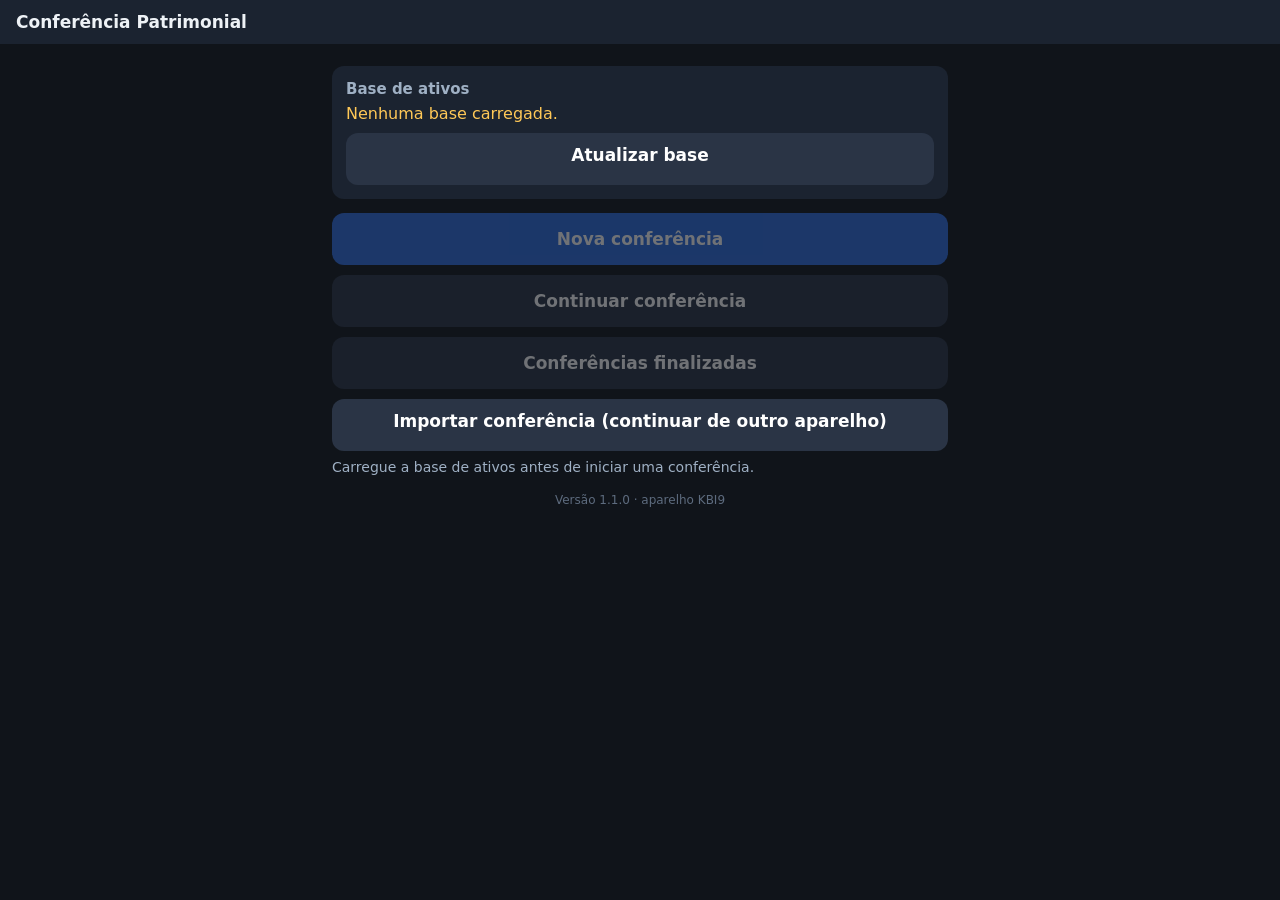
==== index.html @ d0cd61b0 "Coletor: importar conferência parcial para continuar em outro aparelho Co-Authored-By: Claude Fable " ====
<!DOCTYPE html>
<html lang="pt-BR">
<head>
<meta charset="utf-8">
<meta name="viewport" content="width=device-width, initial-scale=1, viewport-fit=cover">
<meta name="theme-color" content="#1b2330">
<title>Conferência Patrimonial</title>
<link rel="manifest" href="manifest.json">
<link rel="icon" href="icons/icon-192.png">
<link rel="apple-touch-icon" href="icons/icon-192.png">
<link rel="stylesheet" href="estilo.css">
</head>
<body>

<!-- ===== MENU ===== -->
<section id="telaMenu">
  <header><h1>Conferência Patrimonial</h1></header>
  <main>
    <div class="card">
      <h2>Base de ativos</h2>
      <div id="baseInfo">Verificando...</div>
      <div class="linha">
        <label class="btn sec">Atualizar base
          <input type="file" id="arqBase" accept=".txt,.tsv,.csv,.xlsx,text/plain,application/vnd.openxmlformats-officedocument.spreadsheetml.sheet">
        </label>
      </div>
    </div>
    <div class="pilha" style="margin-top:14px">
      <button id="btnNova">Nova conferência</button>
      <button id="btnContinuar" class="sec">Continuar conferência</button>
      <button id="btnFinalizadas" class="sec">Conferências finalizadas</button>
      <label class="btn sec">Importar conferência (continuar de outro aparelho)
        <input type="file" id="arqConf" accept=".xlsx,application/vnd.openxmlformats-officedocument.spreadsheetml.sheet">
      </label>
    </div>
    <div class="info" id="menuMsg"></div>
    <div class="rodape" id="rodape"></div>
  </main>
</section>

<!-- ===== NOVA CONFERÊNCIA ===== -->
<section id="telaNova" hidden>
  <header><button class="mini sec" data-voltar>Voltar</button><h1>Nova conferência</h1></header>
  <main>
    <label class="campo">Número da filial onde você está
      <input type="number" id="novaFilial" inputmode="numeric" min="1" max="9999" placeholder="Ex.: 90">
    </label>
    <div class="info" id="novaFilialInfo"></div>
    <label class="campo">Seu nome
      <input type="text" id="novaUsuario" autocomplete="name" placeholder="Quem está conferindo">
    </label>
    <label class="campo">Setor inicial (opcional)
      <input type="text" id="novaSetor" placeholder="Ex.: Recepção">
    </label>
    <div class="info erro" id="novaErro"></div>
    <div class="linha"><button id="btnCriar">Iniciar conferência</button></div>
  </main>
</section>

<!-- ===== LISTA (continuar / finalizadas) ===== -->
<section id="telaLista" hidden>
  <header><button class="mini sec" data-voltar>Voltar</button><h1 id="listaTitulo">Conferências</h1></header>
  <main>
    <div class="info" id="listaVazia" hidden>Nenhuma conferência aqui.</div>
    <ul class="lista" id="listaConfs"></ul>
  </main>
</section>

<!-- ===== LEITURA ===== -->
<section id="telaLeitura" hidden>
  <header>
    <button class="mini sec" id="btnPausar">Menu</button>
    <h1>Filial <span id="leFilial"></span><br><span class="cod" id="leCodigo"></span></h1>
    <button class="mini sec" id="btnLanterna" hidden>Lanterna</button>
  </header>
  <main>
    <label class="campo" style="margin-top:0">Setor atual (vale para as próximas leituras)
      <input type="text" id="leSetor" placeholder="Ex.: Recepção">
    </label>

    <div class="cam">
      <video id="video" playsinline muted></video>
      <div class="mira" id="mira"></div>
      <div class="ligar" id="ligarCam"><button id="btnCamera">Ligar câmera</button></div>
    </div>
    <div class="info" id="camMsg"></div>

    <div class="card ultimo" id="ultimo">
      <div class="num" id="ultNum">—</div>
      <div class="desc" id="ultDesc">Aponte a câmera para a plaqueta.</div>
      <div class="sit" id="ultSit"></div>
    </div>

    <div class="linha">
      <input type="number" id="manual" inputmode="numeric" placeholder="Digitar número" style="margin-top:0">
      <button id="btnManual" class="sec" style="flex:0 0 120px">Adicionar</button>
    </div>

    <div class="contadores">
      <div><b id="cTotal">0</b><span>lidos</span></div>
      <div><b id="cFilial">0</b><span id="cFilialRot">da filial</span></div>
      <div><b id="cTransf">0</b><span>outra filial</span></div>
      <div><b id="cNao">0</b><span>não cadastr.</span></div>
    </div>

    <div class="linha">
      <button id="btnParcial" class="sec">Enviar parcial</button>
      <button id="btnFinalizar" class="ok">Finalizar</button>
    </div>

    <div class="card">
      <h2>Itens lidos (toque para remover)</h2>
      <ul class="lista" id="listaLidos"></ul>
      <div class="info" id="listaMais" hidden></div>
    </div>
  </main>
</section>

<script src="lib/xlsx.full.min.js"></script>
<script src="comum.js"></script>
<script src="app.js"></script>
</body>
</html>
---- estilo.css ----
* { box-sizing: border-box; }
html, body { margin: 0; }
body { font-family: system-ui, -apple-system, "Segoe UI", Roboto, sans-serif; background: #10141a; color: #eef2f6; -webkit-text-size-adjust: 100%; }
header { padding: 12px 16px; background: #1b2330; display: flex; align-items: center; gap: 10px; position: sticky; top: 0; z-index: 5; }
header h1 { font-size: 17px; margin: 0; flex: 1; font-weight: 600; }
header .cod { font-size: 13px; color: #9fb0c4; }
main { padding: 12px; max-width: 640px; margin: 0 auto; }
[hidden] { display: none !important; }

button, label.btn, a.btn { display: block; width: 100%; min-height: 52px; padding: 12px; border: 0; border-radius: 12px; background: #2d6cdf; color: #fff; font-size: 17px; font-weight: 600; text-align: center; cursor: pointer; text-decoration: none; font-family: inherit; }
button.sec, label.btn.sec, a.btn.sec { background: #2a3445; }
button.perigo { background: #c23b3b; }
button.ok { background: #1f9d57; }
button.mini { width: auto; min-height: 40px; padding: 8px 14px; font-size: 15px; }
button:disabled { opacity: .4; cursor: default; }
.pilha > * + * { margin-top: 10px; }
.linha { display: flex; gap: 8px; margin-top: 10px; }
.linha > * { flex: 1; }
input[type=file] { display: none; }

label.campo { display: block; font-size: 14px; color: #9fb0c4; margin-top: 12px; }
input[type=text], input[type=number], input[type=search], select { width: 100%; min-height: 48px; margin-top: 4px; padding: 10px 12px; border-radius: 10px; border: 1px solid #344258; background: #141b26; color: #eef2f6; font-size: 17px; font-family: inherit; }
input:focus { outline: 2px solid #2d6cdf; }

.card { margin-top: 10px; padding: 14px; border-radius: 12px; background: #1b2330; }
.card h2 { margin: 0 0 6px; font-size: 15px; color: #9fb0c4; font-weight: 600; }
.info { color: #9fb0c4; font-size: 14px; margin-top: 8px; }
.aviso { color: #ffc857; }
.erro { color: #ff6b6b; }
.bom { color: #37d67a; }

/* leitura */
.cam { position: relative; background: #000; border-radius: 12px; overflow: hidden; aspect-ratio: 16/10; margin-top: 10px; }
.cam video { width: 100%; height: 100%; object-fit: cover; display: block; }
.mira { position: absolute; left: 8%; right: 8%; top: 34%; height: 32%; border: 3px solid #fff8; border-radius: 10px; pointer-events: none; }
.mira.ok { border-color: #37d67a; }
.cam .ligar { position: absolute; inset: 0; display: flex; align-items: center; justify-content: center; padding: 20px; }
.ultimo { border-left: 6px solid #344258; }
.ultimo.s-ok { border-left-color: #37d67a; }
.ultimo.s-transf { border-left-color: #ffc857; background: #2b2614; }
.ultimo.s-nao { border-left-color: #ff6b6b; background: #2b1717; }
.ultimo .num { font-size: 30px; font-weight: 700; letter-spacing: 1px; }
.ultimo .desc { margin-top: 2px; font-size: 16px; }
.ultimo .sit { margin-top: 4px; font-size: 14px; font-weight: 600; }
.contadores { display: grid; grid-template-columns: repeat(4, 1fr); gap: 6px; margin-top: 10px; }
.contadores div { background: #1b2330; border-radius: 10px; padding: 8px 4px; text-align: center; }
.contadores b { display: block; font-size: 20px; }
.contadores span { font-size: 11px; color: #9fb0c4; }

ul.lista { list-style: none; margin: 8px 0 0; padding: 0; }
ul.lista li { padding: 10px 0; border-bottom: 1px solid #2a3445; display: flex; gap: 10px; align-items: center; }
ul.lista li .txt { flex: 1; min-width: 0; }
ul.lista li .t1 { font-weight: 600; }
ul.lista li .t2 { font-size: 13px; color: #9fb0c4; overflow: hidden; text-overflow: ellipsis; white-space: nowrap; }
.tag { font-size: 11px; font-weight: 700; padding: 2px 6px; border-radius: 6px; background: #344258; }
.tag.transf { background: #ffc857; color: #1b1b1b; }
.tag.nao { background: #ff6b6b; color: #1b1b1b; }
.rodape { margin: 18px 0 30px; text-align: center; font-size: 12px; color: #5d6b7e; }

/* painel (PC) */
body.painel main { max-width: 1280px; }
body.painel .grade { display: grid; grid-template-columns: 300px 1fr; gap: 14px; align-items: start; }
@media (max-width: 860px) { body.painel .grade { grid-template-columns: 1fr; } }
body.painel button, body.painel label.btn { min-height: 42px; padding: 8px 12px; font-size: 15px; }
.confs li { cursor: pointer; padding: 10px; border-radius: 10px; border-bottom: 0 !important; }
.confs li.sel { background: #2a3445; }
.resumo { display: grid; grid-template-columns: repeat(auto-fit, minmax(150px, 1fr)); gap: 8px; }
.resumo div { background: #141b26; border-radius: 10px; padding: 10px; }
.resumo b { display: block; font-size: 24px; }
.resumo span { font-size: 12px; color: #9fb0c4; }
.abas { display: flex; gap: 6px; flex-wrap: wrap; margin-top: 12px; }
.abas button { width: auto; background: #2a3445; }
.abas button.sel { background: #2d6cdf; }
.tabela { overflow: auto; max-height: 60vh; margin-top: 10px; border-radius: 10px; border: 1px solid #2a3445; }
table { border-collapse: collapse; width: 100%; font-size: 14px; }
th, td { padding: 7px 10px; text-align: left; border-bottom: 1px solid #2a3445; white-space: nowrap; }
td.larga { white-space: normal; min-width: 260px; }
th { position: sticky; top: 0; background: #1b2330; color: #9fb0c4; font-weight: 600; }
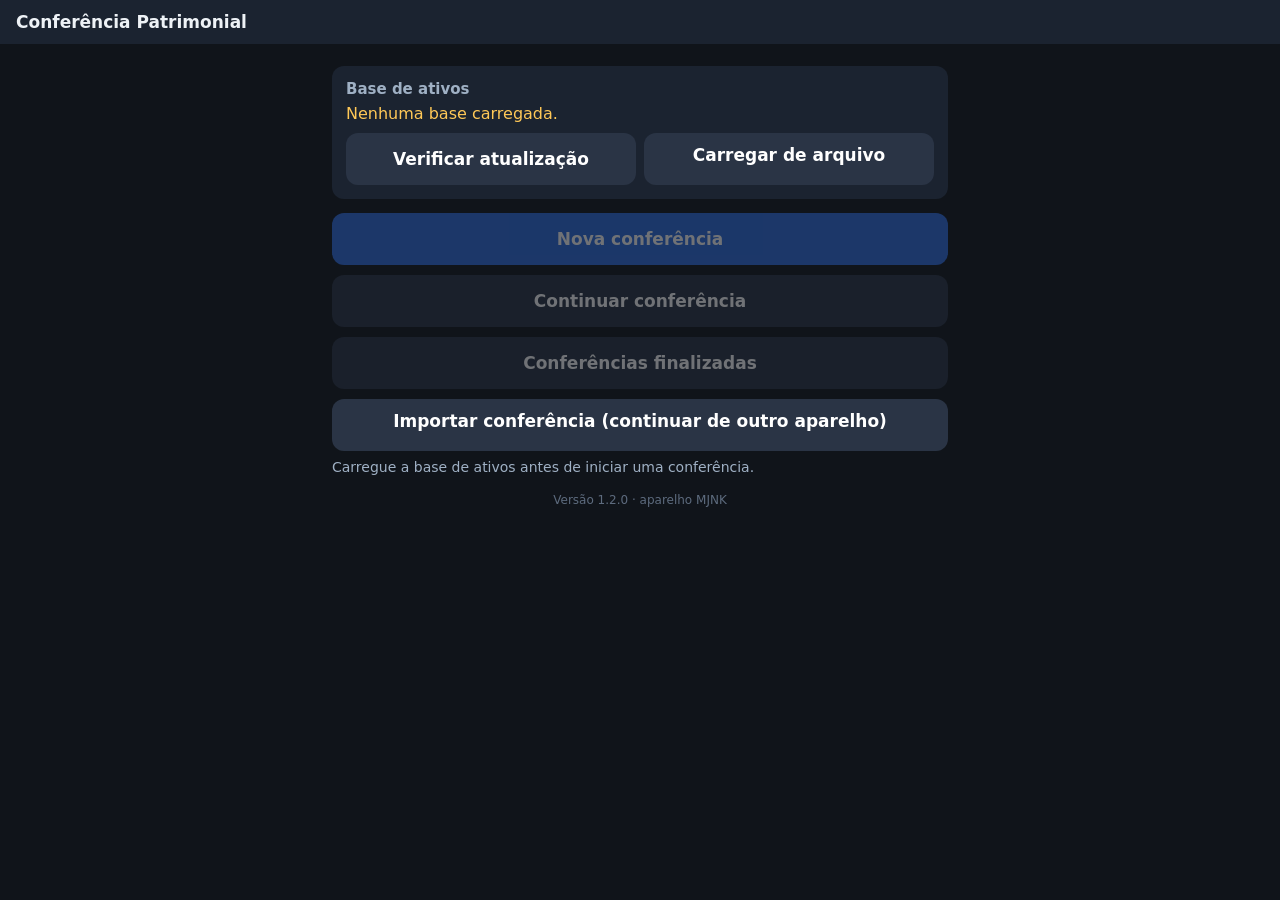
==== commit 0de1199c: "Publicação criptografada da base e atualização automática no coletor Painel cifra a base (AES-256-GC" ====
--- a/index.html
+++ b/index.html
@@ -2,6 +2,8 @@
 <html lang="pt-BR">
 <head>
 <meta charset="utf-8">
+<meta http-equiv="Content-Security-Policy" content="default-src 'self'; script-src 'self'; style-src 'self' 'unsafe-inline'; img-src 'self' data: blob:; media-src 'self' blob: mediastream:; connect-src 'self' https://api.github.com; object-src 'none'; base-uri 'none'; form-action 'none'">
+<meta name="referrer" content="no-referrer">
 <meta name="viewport" content="width=device-width, initial-scale=1, viewport-fit=cover">
 <meta name="theme-color" content="#1b2330">
 <title>Conferência Patrimonial</title>
@@ -19,8 +21,16 @@
     <div class="card">
       <h2>Base de ativos</h2>
       <div id="baseInfo">Verificando...</div>
+      <div class="info" id="syncMsg"></div>
+      <div id="senhaBox" hidden>
+        <label class="campo">Senha da base (fornecida pelo Patrimônio)
+          <input type="text" id="senhaBase" autocomplete="off" autocapitalize="characters" spellcheck="false" placeholder="XXXXX-XXXXX-XXXXX-XXXXX">
+        </label>
+        <div class="linha"><button id="btnSenha">Baixar base</button></div>
+      </div>
       <div class="linha">
-        <label class="btn sec">Atualizar base
+        <button id="btnVerificar" class="sec">Verificar atualização</button>
+        <label class="btn sec">Carregar de arquivo
           <input type="file" id="arqBase" accept=".txt,.tsv,.csv,.xlsx,text/plain,application/vnd.openxmlformats-officedocument.spreadsheetml.sheet">
         </label>
       </div>
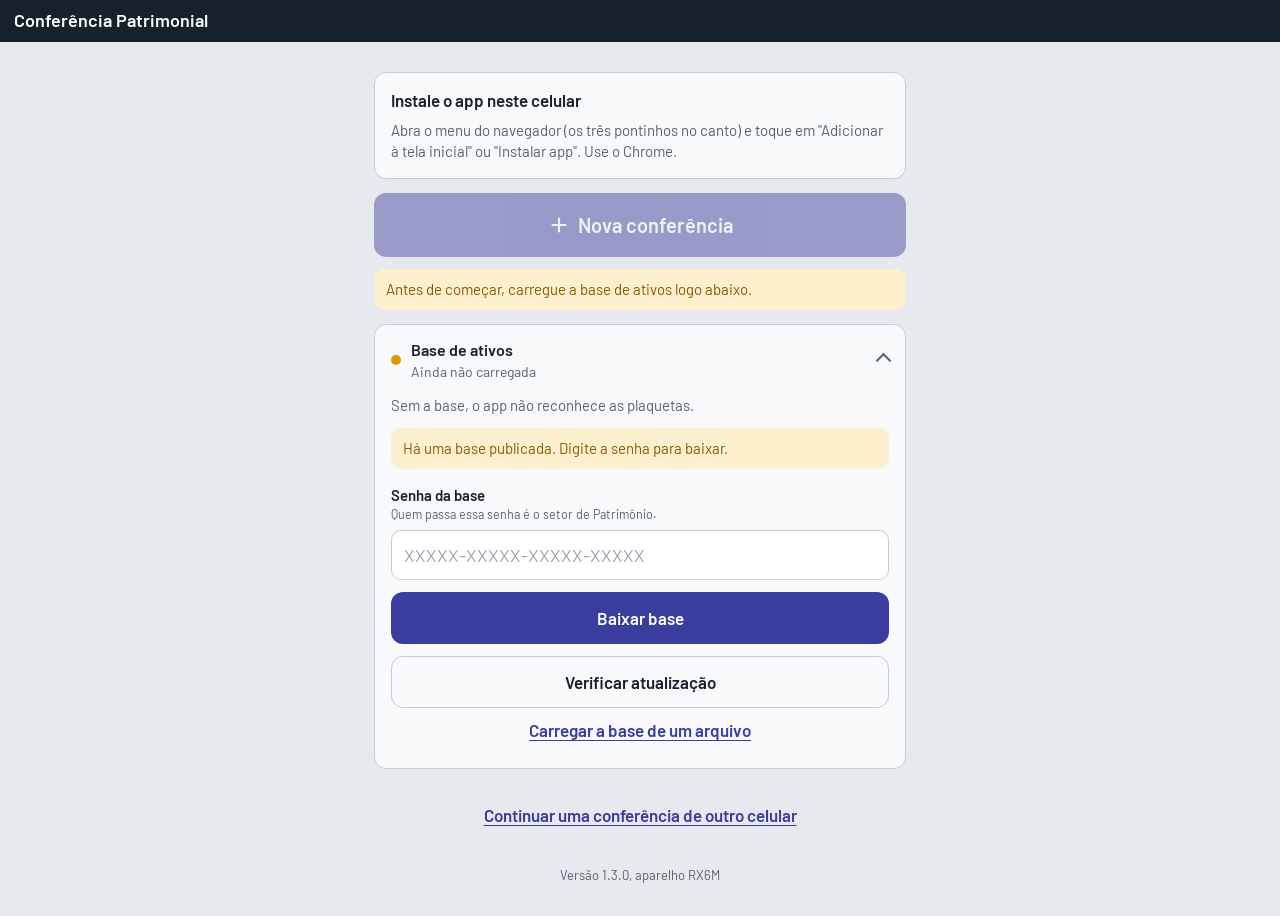
==== commit 46ea0e21: "Novo visual do coletor e do painel, e botão de instalação do app Interface clara inspirada na plaque" ====
--- a/index.html
+++ b/index.html
@@ -5,7 +5,7 @@
 <meta http-equiv="Content-Security-Policy" content="default-src 'self'; script-src 'self'; style-src 'self' 'unsafe-inline'; img-src 'self' data: blob:; media-src 'self' blob: mediastream:; connect-src 'self' https://api.github.com; object-src 'none'; base-uri 'none'; form-action 'none'">
 <meta name="referrer" content="no-referrer">
 <meta name="viewport" content="width=device-width, initial-scale=1, viewport-fit=cover">
-<meta name="theme-color" content="#1b2330">
+<meta name="theme-color" content="#17212b">
 <title>Conferência Patrimonial</title>
 <link rel="manifest" href="manifest.json">
 <link rel="icon" href="icons/icon-192.png">
@@ -14,116 +14,150 @@
 </head>
 <body>
 
-<!-- ===== MENU ===== -->
+<!-- ===== INÍCIO ===== -->
 <section id="telaMenu">
-  <header><h1>Conferência Patrimonial</h1></header>
+  <header class="topo"><h1>Conferência Patrimonial</h1></header>
   <main>
-    <div class="card">
-      <h2>Base de ativos</h2>
-      <div id="baseInfo">Verificando...</div>
-      <div class="info" id="syncMsg"></div>
-      <div id="senhaBox" hidden>
-        <label class="campo">Senha da base (fornecida pelo Patrimônio)
-          <input type="text" id="senhaBase" autocomplete="off" autocapitalize="characters" spellcheck="false" placeholder="XXXXX-XXXXX-XXXXX-XXXXX">
-        </label>
-        <div class="linha"><button id="btnSenha">Baixar base</button></div>
-      </div>
-      <div class="linha">
-        <button id="btnVerificar" class="sec">Verificar atualização</button>
-        <label class="btn sec">Carregar de arquivo
+    <!-- instalar o app -->
+    <div class="bloco" id="instalar" hidden>
+      <h2>Instale o app neste celular</h2>
+      <p class="info" id="instalarTexto">Ele ganha um ícone na tela inicial e funciona sem internet.</p>
+      <div class="linha" id="instalarLinha"><button id="btnInstalar">Instalar app</button></div>
+    </div>
+
+    <button id="btnNova" class="grande" style="margin-top:14px">
+      <svg viewBox="0 0 24 24" fill="none" stroke="currentColor" stroke-width="2.4" stroke-linecap="round" aria-hidden="true"><path d="M12 5v14M5 12h14"/></svg>
+      Nova conferência
+    </button>
+    <div class="nota aviso" id="menuMsg"></div>
+
+    <div id="secAbertas" hidden>
+      <h2 class="secao">Em andamento</h2>
+      <ul class="lista cartoes" id="abertas"></ul>
+    </div>
+
+    <!-- base de ativos -->
+    <details class="recolhe" id="baseDetalhes">
+      <summary>
+        <span class="ponto" id="basePonto"></span>
+        <span>Base de ativos<span class="apoio" id="baseResumo">Verificando...</span></span>
+      </summary>
+      <div class="dentro">
+        <div class="info" id="baseInfo" style="margin-top:0"></div>
+        <div class="nota" id="syncMsg"></div>
+        <div id="senhaBox" hidden>
+          <label class="campo">Senha da base
+            <small>Quem passa essa senha é o setor de Patrimônio.</small>
+            <input type="text" id="senhaBase" autocomplete="off" autocapitalize="characters" spellcheck="false" placeholder="XXXXX-XXXXX-XXXXX-XXXXX">
+          </label>
+          <div class="linha"><button id="btnSenha">Baixar base</button></div>
+        </div>
+        <div class="linha"><button id="btnVerificar" class="sec">Verificar atualização</button></div>
+        <label class="btn texto">Carregar a base de um arquivo
           <input type="file" id="arqBase" accept=".txt,.tsv,.csv,.xlsx,text/plain,application/vnd.openxmlformats-officedocument.spreadsheetml.sheet">
         </label>
       </div>
-    </div>
+    </details>
+
     <div class="pilha" style="margin-top:14px">
-      <button id="btnNova">Nova conferência</button>
-      <button id="btnContinuar" class="sec">Continuar conferência</button>
-      <button id="btnFinalizadas" class="sec">Conferências finalizadas</button>
-      <label class="btn sec">Importar conferência (continuar de outro aparelho)
+      <button id="btnFinalizadas" class="sec" hidden>Conferências finalizadas</button>
+      <label class="btn texto">Continuar uma conferência de outro celular
         <input type="file" id="arqConf" accept=".xlsx,application/vnd.openxmlformats-officedocument.spreadsheetml.sheet">
       </label>
     </div>
-    <div class="info" id="menuMsg"></div>
+
     <div class="rodape" id="rodape"></div>
   </main>
 </section>
 
 <!-- ===== NOVA CONFERÊNCIA ===== -->
 <section id="telaNova" hidden>
-  <header><button class="mini sec" data-voltar>Voltar</button><h1>Nova conferência</h1></header>
+  <header class="topo"><button data-voltar>Voltar</button><h1>Nova conferência</h1></header>
   <main>
-    <label class="campo">Número da filial onde você está
+    <label class="campo">Em qual filial você está?
+      <small>Digite o número da filial.</small>
       <input type="number" id="novaFilial" inputmode="numeric" min="1" max="9999" placeholder="Ex.: 90">
     </label>
     <div class="info" id="novaFilialInfo"></div>
     <label class="campo">Seu nome
       <input type="text" id="novaUsuario" autocomplete="name" placeholder="Quem está conferindo">
     </label>
-    <label class="campo">Setor inicial (opcional)
+    <label class="campo">Por qual setor vai começar?
+      <small>Opcional. Você pode trocar durante a leitura.</small>
       <input type="text" id="novaSetor" placeholder="Ex.: Recepção">
     </label>
-    <div class="info erro" id="novaErro"></div>
-    <div class="linha"><button id="btnCriar">Iniciar conferência</button></div>
+    <div class="nota erro" id="novaErro"></div>
+    <div class="linha" style="margin-top:20px"><button id="btnCriar" class="grande">Começar a ler</button></div>
   </main>
 </section>
 
-<!-- ===== LISTA (continuar / finalizadas) ===== -->
+<!-- ===== FINALIZADAS ===== -->
 <section id="telaLista" hidden>
-  <header><button class="mini sec" data-voltar>Voltar</button><h1 id="listaTitulo">Conferências</h1></header>
+  <header class="topo"><button data-voltar>Voltar</button><h1 id="listaTitulo">Conferências</h1></header>
   <main>
-    <div class="info" id="listaVazia" hidden>Nenhuma conferência aqui.</div>
-    <ul class="lista" id="listaConfs"></ul>
+    <p class="info" id="listaVazia" hidden>Nenhuma conferência aqui.</p>
+    <p class="info" id="listaDica">Toque em "Enviar" para mandar o Excel de novo.</p>
+    <ul class="lista cartoes" id="listaConfs"></ul>
   </main>
 </section>
 
 <!-- ===== LEITURA ===== -->
 <section id="telaLeitura" hidden>
-  <header>
-    <button class="mini sec" id="btnPausar">Menu</button>
-    <h1>Filial <span id="leFilial"></span><br><span class="cod" id="leCodigo"></span></h1>
-    <button class="mini sec" id="btnLanterna" hidden>Lanterna</button>
+  <header class="topo">
+    <button id="btnPausar">Sair</button>
+    <h1>Filial <span id="leFilial"></span><span class="sub" id="leCodigo"></span></h1>
   </header>
-  <main>
-    <label class="campo" style="margin-top:0">Setor atual (vale para as próximas leituras)
+  <main class="com-rodape">
+    <div class="cam">
+      <video id="video" playsinline muted></video>
+      <div class="mira" id="mira"></div>
+      <div class="ligar" id="ligarCam">
+        <button id="btnCamera">Ligar câmera</button>
+        <span>Aponte para o código de barras da plaqueta.</span>
+      </div>
+      <button class="lanterna" id="btnLanterna" hidden>Lanterna</button>
+    </div>
+    <div class="nota" id="camMsg"></div>
+
+    <div class="plaqueta" id="ultimo" aria-live="polite">
+      <div class="rotulo">Última plaqueta lida</div>
+      <div class="num" id="ultNum">—</div>
+      <div class="desc" id="ultDesc">Nenhuma leitura ainda.</div>
+      <div class="sit" id="ultSit"></div>
+    </div>
+
+    <div class="progresso">
+      <div class="topo-prog"><b id="cFilial">0</b><span id="cFilialRot">da filial</span></div>
+      <div class="trilho"><div class="barra" id="barra"></div></div>
+      <div class="contagens">
+        <span><b id="cTotal">0</b> lidos no total</span>
+        <span class="c-transf"><b id="cTransf">0</b> de outra filial</span>
+        <span class="c-nao"><b id="cNao">0</b> não cadastrados</span>
+      </div>
+    </div>
+
+    <label class="campo">Setor atual
+      <small>Vale para as próximas leituras, até você trocar.</small>
       <input type="text" id="leSetor" placeholder="Ex.: Recepção">
     </label>
 
-    <div class="cam">
-      <video id="video" playsinline muted></video>
-      <div class="mira" id="mira"></div>
-      <div class="ligar" id="ligarCam"><button id="btnCamera">Ligar câmera</button></div>
-    </div>
-    <div class="info" id="camMsg"></div>
-
-    <div class="card ultimo" id="ultimo">
-      <div class="num" id="ultNum">—</div>
-      <div class="desc" id="ultDesc">Aponte a câmera para a plaqueta.</div>
-      <div class="sit" id="ultSit"></div>
-    </div>
-
-    <div class="linha">
-      <input type="number" id="manual" inputmode="numeric" placeholder="Digitar número" style="margin-top:0">
+    <label class="campo" for="manual">Plaqueta que a câmera não lê?
+      <small>Digite o número impresso nela.</small>
+    </label>
+    <div class="linha" style="margin-top:6px">
+      <input type="number" id="manual" inputmode="numeric" placeholder="Número do patrimônio" style="margin-top:0">
       <button id="btnManual" class="sec" style="flex:0 0 120px">Adicionar</button>
     </div>
 
-    <div class="contadores">
-      <div><b id="cTotal">0</b><span>lidos</span></div>
-      <div><b id="cFilial">0</b><span id="cFilialRot">da filial</span></div>
-      <div><b id="cTransf">0</b><span>outra filial</span></div>
-      <div><b id="cNao">0</b><span>não cadastr.</span></div>
-    </div>
-
-    <div class="linha">
-      <button id="btnParcial" class="sec">Enviar parcial</button>
-      <button id="btnFinalizar" class="ok">Finalizar</button>
-    </div>
-
-    <div class="card">
-      <h2>Itens lidos (toque para remover)</h2>
-      <ul class="lista" id="listaLidos"></ul>
-      <div class="info" id="listaMais" hidden></div>
-    </div>
+    <h2 class="secao">Itens lidos</h2>
+    <p class="info" id="listaNada" style="margin-top:0">Os itens aparecem aqui conforme você lê. Toque em um item para remover.</p>
+    <ul class="lista" id="listaLidos"></ul>
+    <p class="info" id="listaMais" hidden></p>
   </main>
+  <div class="acoes-fixas">
+    <button id="btnParcial" class="sec menor">Enviar parcial</button>
+    <button id="btnFinalizar" class="ok">Finalizar conferência</button>
+  </div>
 </section>
 
 <script src="lib/xlsx.full.min.js"></script>
--- a/estilo.css
+++ b/estilo.css
@@ -1,78 +1,199 @@
+/* Conferência Patrimonial
+   Linguagem visual: a plaqueta de alumínio. Fundo cinza-metal claro (legível em galpão e sob luz forte),
+   tinta escura, números em tipo semicondensado como os gravados na etiqueta. */
+
+@font-face { font-family: "Barlow"; font-weight: 400; font-display: swap; src: url("fontes/barlow-latin-400-normal.woff2") format("woff2"); }
+@font-face { font-family: "Barlow"; font-weight: 500; font-display: swap; src: url("fontes/barlow-latin-500-normal.woff2") format("woff2"); }
+@font-face { font-family: "Barlow"; font-weight: 600; font-display: swap; src: url("fontes/barlow-latin-600-normal.woff2") format("woff2"); }
+@font-face { font-family: "Barlow"; font-weight: 700; font-display: swap; src: url("fontes/barlow-latin-700-normal.woff2") format("woff2"); }
+@font-face { font-family: "Barlow Semi Condensed"; font-weight: 600; font-display: swap; src: url("fontes/barlow-semi-condensed-latin-600-normal.woff2") format("woff2"); }
+@font-face { font-family: "Barlow Semi Condensed"; font-weight: 700; font-display: swap; src: url("fontes/barlow-semi-condensed-latin-700-normal.woff2") format("woff2"); }
+
+:root {
+  --aluminio: #e6e9ed;      /* fundo */
+  --chapa: #f8f9fb;         /* superfícies */
+  --borda: #c5ccd4;
+  --tinta: #17212b;         /* texto */
+  --tinta-2: #55626f;       /* texto de apoio */
+  --indigo: #3a3d9e;        /* ação principal */
+  --indigo-forte: #2b2e7c;
+  --ok: #17794a;       --ok-fundo: #e2f3ea;
+  --alerta: #8a5a00;   --alerta-fundo: #fdf0cf;
+  --erro: #b3261e;     --erro-fundo: #fbe4e2;
+  --raio: 12px;
+  --texto: "Barlow", system-ui, "Segoe UI", Roboto, sans-serif;
+  --numero: "Barlow Semi Condensed", "Barlow", system-ui, sans-serif;
+}
+
 * { box-sizing: border-box; }
 html, body { margin: 0; }
-body { font-family: system-ui, -apple-system, "Segoe UI", Roboto, sans-serif; background: #10141a; color: #eef2f6; -webkit-text-size-adjust: 100%; }
-header { padding: 12px 16px; background: #1b2330; display: flex; align-items: center; gap: 10px; position: sticky; top: 0; z-index: 5; }
-header h1 { font-size: 17px; margin: 0; flex: 1; font-weight: 600; }
-header .cod { font-size: 13px; color: #9fb0c4; }
-main { padding: 12px; max-width: 640px; margin: 0 auto; }
+body { font-family: var(--texto); font-size: 16px; line-height: 1.4; background: var(--aluminio); color: var(--tinta); -webkit-text-size-adjust: 100%; }
 [hidden] { display: none !important; }
+h1, h2, h3, p { margin: 0; }
+:focus-visible { outline: 3px solid var(--indigo); outline-offset: 2px; }
 
-button, label.btn, a.btn { display: block; width: 100%; min-height: 52px; padding: 12px; border: 0; border-radius: 12px; background: #2d6cdf; color: #fff; font-size: 17px; font-weight: 600; text-align: center; cursor: pointer; text-decoration: none; font-family: inherit; }
-button.sec, label.btn.sec, a.btn.sec { background: #2a3445; }
-button.perigo { background: #c23b3b; }
-button.ok { background: #1f9d57; }
+/* ---------- barra superior ---------- */
+.topo { position: sticky; top: 0; z-index: 5; display: flex; align-items: center; gap: 10px; padding: 10px 14px; background: var(--tinta); color: #fff; }
+.topo h1 { flex: 1; font-size: 18px; font-weight: 600; line-height: 1.2; }
+.topo .sub { display: block; font-family: var(--numero); font-size: 14px; font-weight: 600; color: #b9c4cf; letter-spacing: .3px; }
+.topo button { width: auto; min-height: 40px; padding: 6px 12px; background: #2a3846; color: #fff; font-size: 15px; }
+
+main { padding: 16px 14px 32px; max-width: 560px; margin: 0 auto; }
+.com-rodape { padding-bottom: 104px; }
+
+/* ---------- botões ---------- */
+button, .btn { display: inline-flex; align-items: center; justify-content: center; gap: 8px; width: 100%; min-height: 52px; padding: 12px 16px; border: 0; border-radius: var(--raio); background: var(--indigo); color: #fff; font: 600 17px/1.2 var(--texto); text-align: center; cursor: pointer; text-decoration: none; -webkit-tap-highlight-color: transparent; }
+button:active, .btn:active { background: var(--indigo-forte); }
+button.sec, .btn.sec { background: var(--chapa); color: var(--tinta); border: 1px solid var(--borda); }
+button.sec:active, .btn.sec:active { background: #e9edf1; }
+button.ok { background: var(--ok); }
+button.perigo { background: var(--chapa); color: var(--erro); border: 1px solid var(--erro); }
+button.texto, .btn.texto { background: none; color: var(--indigo); border: 0; min-height: 44px; font-weight: 600; text-decoration: underline; text-underline-offset: 3px; }
+button.grande { min-height: 64px; font-size: 20px; }
 button.mini { width: auto; min-height: 40px; padding: 8px 14px; font-size: 15px; }
-button:disabled { opacity: .4; cursor: default; }
+button:disabled { opacity: .45; cursor: default; }
+button svg, .btn svg { width: 22px; height: 22px; flex: none; }
+input[type=file] { display: none; }
+.linha { display: flex; gap: 10px; margin-top: 12px; }
+.linha > * { flex: 1; }
 .pilha > * + * { margin-top: 10px; }
-.linha { display: flex; gap: 8px; margin-top: 10px; }
-.linha > * { flex: 1; }
-input[type=file] { display: none; }
 
-label.campo { display: block; font-size: 14px; color: #9fb0c4; margin-top: 12px; }
-input[type=text], input[type=number], input[type=search], select { width: 100%; min-height: 48px; margin-top: 4px; padding: 10px 12px; border-radius: 10px; border: 1px solid #344258; background: #141b26; color: #eef2f6; font-size: 17px; font-family: inherit; }
-input:focus { outline: 2px solid #2d6cdf; }
+/* ---------- campos ---------- */
+label.campo { display: block; margin-top: 16px; font-size: 15px; font-weight: 600; }
+label.campo small { display: block; font-weight: 400; color: var(--tinta-2); }
+input[type=text], input[type=number], input[type=search], input[type=password] { width: 100%; min-height: 50px; margin-top: 6px; padding: 10px 12px; border: 1.5px solid var(--borda); border-radius: 10px; background: #fff; color: var(--tinta); font: 500 18px var(--texto); }
+input:focus { outline: 3px solid var(--indigo); outline-offset: 0; border-color: var(--indigo); }
+input::placeholder { color: #98a3ae; font-weight: 400; }
 
-.card { margin-top: 10px; padding: 14px; border-radius: 12px; background: #1b2330; }
-.card h2 { margin: 0 0 6px; font-size: 15px; color: #9fb0c4; font-weight: 600; }
-.info { color: #9fb0c4; font-size: 14px; margin-top: 8px; }
-.aviso { color: #ffc857; }
-.erro { color: #ff6b6b; }
-.bom { color: #37d67a; }
+/* ---------- blocos e mensagens ---------- */
+.bloco { margin-top: 14px; padding: 16px; border: 1px solid var(--borda); border-radius: var(--raio); background: var(--chapa); }
+.bloco h2 { font-size: 17px; font-weight: 600; }
+.secao { margin: 24px 0 8px; font-size: 15px; font-weight: 600; color: var(--tinta-2); }
+.info { margin-top: 8px; font-size: 15px; color: var(--tinta-2); }
+.info:empty { display: none; }
+.aviso { color: var(--alerta); }
+.erro { color: var(--erro); }
+.bom { color: var(--ok); }
+.nota { margin-top: 12px; padding: 10px 12px; border-radius: 10px; font-size: 15px; }
+.nota:empty { display: none; }
+.nota.aviso { background: var(--alerta-fundo); }
+.nota.erro { background: var(--erro-fundo); }
+.nota.bom { background: var(--ok-fundo); }
+.rodape { margin-top: 28px; text-align: center; font-size: 13px; color: var(--tinta-2); }
 
-/* leitura */
-.cam { position: relative; background: #000; border-radius: 12px; overflow: hidden; aspect-ratio: 16/10; margin-top: 10px; }
-.cam video { width: 100%; height: 100%; object-fit: cover; display: block; }
-.mira { position: absolute; left: 8%; right: 8%; top: 34%; height: 32%; border: 3px solid #fff8; border-radius: 10px; pointer-events: none; }
-.mira.ok { border-color: #37d67a; }
-.cam .ligar { position: absolute; inset: 0; display: flex; align-items: center; justify-content: center; padding: 20px; }
-.ultimo { border-left: 6px solid #344258; }
-.ultimo.s-ok { border-left-color: #37d67a; }
-.ultimo.s-transf { border-left-color: #ffc857; background: #2b2614; }
-.ultimo.s-nao { border-left-color: #ff6b6b; background: #2b1717; }
-.ultimo .num { font-size: 30px; font-weight: 700; letter-spacing: 1px; }
-.ultimo .desc { margin-top: 2px; font-size: 16px; }
-.ultimo .sit { margin-top: 4px; font-size: 14px; font-weight: 600; }
-.contadores { display: grid; grid-template-columns: repeat(4, 1fr); gap: 6px; margin-top: 10px; }
-.contadores div { background: #1b2330; border-radius: 10px; padding: 8px 4px; text-align: center; }
-.contadores b { display: block; font-size: 20px; }
-.contadores span { font-size: 11px; color: #9fb0c4; }
+details.recolhe { margin-top: 14px; border: 1px solid var(--borda); border-radius: var(--raio); background: var(--chapa); }
+details.recolhe > summary { display: flex; align-items: center; gap: 10px; padding: 14px 16px; cursor: pointer; list-style: none; font-weight: 600; }
+details.recolhe > summary::-webkit-details-marker { display: none; }
+details.recolhe > summary::after { content: ""; width: 9px; height: 9px; margin-left: auto; border-right: 2px solid var(--tinta-2); border-bottom: 2px solid var(--tinta-2); transform: rotate(45deg); flex: none; }
+details.recolhe[open] > summary::after { transform: rotate(-135deg); }
+details.recolhe > .dentro { padding: 0 16px 16px; }
+.ponto { width: 10px; height: 10px; border-radius: 50%; background: var(--borda); flex: none; }
+.ponto.bom { background: var(--ok); }
+.ponto.aviso { background: #d99a00; }
+summary .apoio { display: block; font-size: 14px; font-weight: 400; color: var(--tinta-2); }
 
-ul.lista { list-style: none; margin: 8px 0 0; padding: 0; }
-ul.lista li { padding: 10px 0; border-bottom: 1px solid #2a3445; display: flex; gap: 10px; align-items: center; }
-ul.lista li .txt { flex: 1; min-width: 0; }
-ul.lista li .t1 { font-weight: 600; }
-ul.lista li .t2 { font-size: 13px; color: #9fb0c4; overflow: hidden; text-overflow: ellipsis; white-space: nowrap; }
-.tag { font-size: 11px; font-weight: 700; padding: 2px 6px; border-radius: 6px; background: #344258; }
-.tag.transf { background: #ffc857; color: #1b1b1b; }
-.tag.nao { background: #ff6b6b; color: #1b1b1b; }
-.rodape { margin: 18px 0 30px; text-align: center; font-size: 12px; color: #5d6b7e; }
+/* ---------- listas ---------- */
+ul.lista { list-style: none; margin: 0; padding: 0; }
+ul.lista li { display: flex; align-items: center; gap: 12px; padding: 12px 0; border-bottom: 1px solid var(--borda); }
+ul.lista li:last-child { border-bottom: 0; }
+ul.lista .txt { flex: 1; min-width: 0; }
+ul.lista .t1 { font-family: var(--numero); font-size: 20px; font-weight: 700; letter-spacing: .3px; }
+ul.lista .t2 { font-size: 14px; color: var(--tinta-2); overflow: hidden; text-overflow: ellipsis; white-space: nowrap; }
+ul.lista.cartoes li { margin-top: 8px; padding: 12px 14px; border: 1px solid var(--borda); border-radius: var(--raio); background: var(--chapa); }
+.tag { display: inline-block; vertical-align: 2px; margin-left: 4px; padding: 2px 7px; border-radius: 6px; font: 600 12px var(--texto); letter-spacing: 0; }
+.tag.transf { background: var(--alerta-fundo); color: var(--alerta); }
+.tag.nao { background: var(--erro-fundo); color: var(--erro); }
 
-/* painel (PC) */
-body.painel main { max-width: 1280px; }
-body.painel .grade { display: grid; grid-template-columns: 300px 1fr; gap: 14px; align-items: start; }
-@media (max-width: 860px) { body.painel .grade { grid-template-columns: 1fr; } }
-body.painel button, body.painel label.btn { min-height: 42px; padding: 8px 12px; font-size: 15px; }
-.confs li { cursor: pointer; padding: 10px; border-radius: 10px; border-bottom: 0 !important; }
-.confs li.sel { background: #2a3445; }
-.resumo { display: grid; grid-template-columns: repeat(auto-fit, minmax(150px, 1fr)); gap: 8px; }
-.resumo div { background: #141b26; border-radius: 10px; padding: 10px; }
-.resumo b { display: block; font-size: 24px; }
-.resumo span { font-size: 12px; color: #9fb0c4; }
-.abas { display: flex; gap: 6px; flex-wrap: wrap; margin-top: 12px; }
-.abas button { width: auto; background: #2a3445; }
-.abas button.sel { background: #2d6cdf; }
-.tabela { overflow: auto; max-height: 60vh; margin-top: 10px; border-radius: 10px; border: 1px solid #2a3445; }
+/* ---------- leitura ---------- */
+.cam { position: relative; overflow: hidden; aspect-ratio: 16/10; border-radius: var(--raio); background: #0c1116; }
+.cam video { display: block; width: 100%; height: 100%; object-fit: cover; }
+.mira { position: absolute; left: 8%; right: 8%; top: 32%; height: 36%; border: 3px solid rgba(255,255,255,.75); border-radius: 10px; pointer-events: none; }
+.cam:has(.ligar:not([hidden])) .mira { display: none; }
+.mira.ok { border-color: #4be08f; box-shadow: 0 0 0 4px rgba(75,224,143,.3); }
+.cam .ligar { position: absolute; inset: 0; display: flex; flex-direction: column; align-items: center; justify-content: center; gap: 10px; padding: 24px; color: #cfd8e1; text-align: center; font-size: 15px; }
+.cam .ligar button { width: auto; padding: 12px 24px; }
+.cam .lanterna { position: absolute; right: 10px; bottom: 10px; width: auto; min-height: 44px; padding: 8px 14px; background: rgba(12,17,22,.75); color: #fff; font-size: 15px; }
+
+/* a plaqueta: o elemento que carrega a identidade do app */
+.plaqueta { position: relative; margin-top: 12px; padding: 14px 16px 14px 22px; border: 1px solid #b4bcc6; border-radius: 14px; background: linear-gradient(180deg, #fdfdfe 0%, #e9edf1 55%, #f4f6f8 100%); box-shadow: inset 0 1px 0 #fff, 0 1px 2px rgba(23,33,43,.12); overflow: hidden; }
+.plaqueta::before { content: ""; position: absolute; left: 0; top: 0; bottom: 0; width: 8px; background: var(--borda); }
+.plaqueta .rotulo { font-size: 13px; font-weight: 600; color: var(--tinta-2); }
+.plaqueta .num { font-family: var(--numero); font-size: 46px; font-weight: 700; line-height: 1; letter-spacing: 1px; margin-top: 2px; }
+.plaqueta .desc { margin-top: 6px; font-size: 17px; font-weight: 500; }
+.plaqueta .sit { margin-top: 8px; font-size: 15px; font-weight: 600; }
+.plaqueta .sit:empty { display: none; }
+.plaqueta.s-ok::before { background: var(--ok); }        .plaqueta.s-ok .sit { color: var(--ok); }
+.plaqueta.s-transf::before { background: #d99a00; }      .plaqueta.s-transf .sit { color: var(--alerta); }
+.plaqueta.s-transf { background: linear-gradient(180deg, #fffaf0, var(--alerta-fundo)); border-color: #d9b96a; }
+.plaqueta.s-nao::before { background: var(--erro); }     .plaqueta.s-nao .sit { color: var(--erro); }
+.plaqueta.s-nao { background: linear-gradient(180deg, #fff6f5, var(--erro-fundo)); border-color: #e0a19c; }
+
+.progresso { margin-top: 14px; }
+.progresso .topo-prog { display: flex; align-items: baseline; gap: 6px; }
+.progresso b { font-family: var(--numero); font-size: 28px; font-weight: 700; line-height: 1; }
+.progresso .trilho { height: 10px; margin-top: 6px; border-radius: 5px; background: #cfd5dc; overflow: hidden; }
+.progresso .barra { height: 100%; width: 0; border-radius: 5px; background: var(--ok); transition: width .3s; }
+.contagens { display: flex; flex-wrap: wrap; gap: 6px 14px; margin-top: 8px; font-size: 15px; color: var(--tinta-2); }
+.contagens b { font-family: var(--numero); font-size: 17px; color: var(--tinta); }
+.contagens .c-transf b { color: var(--alerta); }
+.contagens .c-nao b { color: var(--erro); }
+
+.acoes-fixas { position: fixed; left: 0; right: 0; bottom: 0; z-index: 6; display: flex; gap: 10px; padding: 10px 14px calc(10px + env(safe-area-inset-bottom)); background: var(--chapa); border-top: 1px solid var(--borda); }
+.acoes-fixas > * { flex: 1; }
+.acoes-fixas .menor { flex: 0 0 38%; }
+
+@media (prefers-reduced-motion: reduce) { * { transition: none !important; } }
+
+/* ---------- painel (PC) ---------- */
+body.painel { font-size: 15px; }
+body.painel .topo { padding: 12px 24px; }
+body.painel .topo h1 { font-size: 19px; }
+body.painel .estado-base { font-size: 14px; color: #b9c4cf; }
+body.painel main { max-width: 1440px; padding: 20px 24px 40px; }
+body.painel .grade { display: grid; grid-template-columns: 330px minmax(0, 1fr); gap: 24px; align-items: start; }
+@media (max-width: 900px) { body.painel .grade { grid-template-columns: 1fr; } }
+body.painel button, body.painel .btn { min-height: 42px; padding: 8px 14px; font-size: 15px; }
+body.painel input[type=text], body.painel input[type=password], body.painel input[type=search] { min-height: 42px; font-size: 15px; }
+body.painel .lateral { position: sticky; top: 72px; }
+body.painel .lateral .bloco:first-child, body.painel .conteudo > :first-child { margin-top: 0; }
+.confs li { cursor: pointer; padding: 10px 12px !important; border: 1px solid transparent !important; border-radius: 10px; }
+.confs li:hover { background: #eef1f4; }
+.confs li.sel { background: #e4e5f6; border-color: var(--indigo) !important; }
+.confs .t1 { font-size: 18px !important; }
+.estado { font-size: 12px; font-weight: 600; padding: 2px 8px; border-radius: 6px; background: var(--alerta-fundo); color: var(--alerta); }
+.estado.fim { background: var(--ok-fundo); color: var(--ok); }
+
+.vazio { padding: 40px 32px; border: 1.5px dashed var(--borda); border-radius: var(--raio); }
+.vazio h2 { font-size: 22px; font-weight: 600; }
+.vazio ol { margin: 16px 0 0; padding-left: 22px; max-width: 62ch; }
+.vazio li { margin-top: 10px; }
+
+.cabecalho { display: flex; flex-wrap: wrap; align-items: flex-start; gap: 16px; }
+.cabecalho .titulo { flex: 1; min-width: 260px; }
+.cabecalho h2 { font-family: var(--numero); font-size: 30px; font-weight: 700; letter-spacing: .5px; line-height: 1.1; }
+.cabecalho .acoes { display: flex; gap: 8px; flex-wrap: wrap; }
+.cabecalho .acoes button { width: auto; }
+
+.resumo { display: grid; grid-template-columns: repeat(3, 1fr); gap: 1px; margin-top: 16px; border: 1px solid var(--borda); border-radius: var(--raio); background: var(--borda); overflow: hidden; }
+.resumo div { padding: 14px 16px; background: var(--chapa); }
+@media (min-width: 1280px) { .resumo { grid-template-columns: repeat(6, 1fr); } }
+@media (max-width: 560px) { .resumo { grid-template-columns: repeat(2, 1fr); } }
+.resumo b { display: block; font-family: var(--numero); font-size: 32px; font-weight: 700; line-height: 1.05; }
+.resumo span { font-size: 14px; color: var(--tinta-2); }
+.resumo .r-ok b { color: var(--ok); }
+.resumo .r-transf b { color: var(--alerta); }
+.resumo .r-nao b { color: var(--erro); }
+
+.barra-abas { display: flex; flex-wrap: wrap; align-items: flex-end; gap: 12px; margin-top: 24px; border-bottom: 2px solid var(--borda); }
+.abas { display: flex; gap: 2px; flex: 1; }
+.abas button { width: auto; min-height: 44px; margin-bottom: -2px; padding: 8px 16px; border-radius: 10px 10px 0 0; background: none; color: var(--tinta-2); border: 2px solid transparent; border-bottom: 0; }
+.abas button.sel { background: var(--chapa); color: var(--tinta); border-color: var(--borda); border-bottom: 2px solid var(--chapa); }
+.barra-abas input[type=search] { width: 280px; margin: 0 0 8px; }
+.tabela { overflow: auto; max-height: 62vh; border: 1px solid var(--borda); border-top: 0; border-radius: 0 0 var(--raio) var(--raio); background: var(--chapa); }
 table { border-collapse: collapse; width: 100%; font-size: 14px; }
-th, td { padding: 7px 10px; text-align: left; border-bottom: 1px solid #2a3445; white-space: nowrap; }
-td.larga { white-space: normal; min-width: 260px; }
-th { position: sticky; top: 0; background: #1b2330; color: #9fb0c4; font-weight: 600; }
+th, td { padding: 8px 12px; text-align: left; border-bottom: 1px solid #dde2e7; white-space: nowrap; }
+td:first-child { font-family: var(--numero); font-size: 16px; font-weight: 600; }
+td.larga { white-space: normal; min-width: 280px; }
+th { position: sticky; top: 0; background: #edf0f3; color: var(--tinta-2); font-weight: 600; }
+tbody tr:hover { background: #f0f2f5; }
+.senha-gerada { font-family: var(--numero) !important; font-weight: 700 !important; letter-spacing: 1px; }
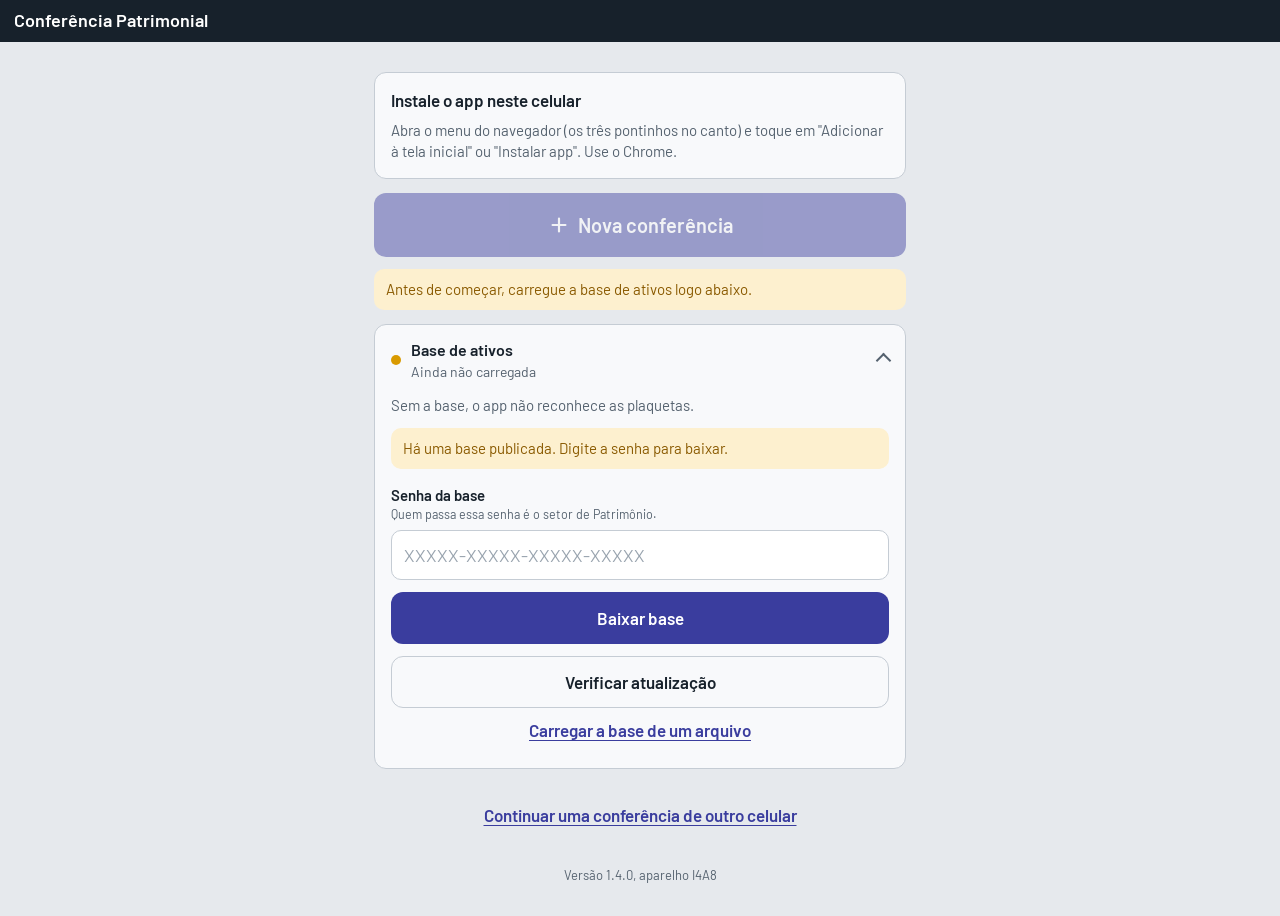
==== commit d3570dc8: "Leitor mais forte e acompanhamento ao vivo das conferências Leitor: escolhe a câmera traseira princi" ====
--- a/index.html
+++ b/index.html
@@ -2,7 +2,7 @@
 <html lang="pt-BR">
 <head>
 <meta charset="utf-8">
-<meta http-equiv="Content-Security-Policy" content="default-src 'self'; script-src 'self'; style-src 'self' 'unsafe-inline'; img-src 'self' data: blob:; media-src 'self' blob: mediastream:; connect-src 'self' https://api.github.com; object-src 'none'; base-uri 'none'; form-action 'none'">
+<meta http-equiv="Content-Security-Policy" content="default-src 'self'; script-src 'self'; style-src 'self' 'unsafe-inline'; img-src 'self' data: blob:; media-src 'self' blob: mediastream:; connect-src 'self' https://api.github.com https://*.firebaseio.com https://*.firebasedatabase.app; object-src 'none'; base-uri 'none'; form-action 'none'">
 <meta name="referrer" content="no-referrer">
 <meta name="viewport" content="width=device-width, initial-scale=1, viewport-fit=cover">
 <meta name="theme-color" content="#17212b">
@@ -115,9 +115,12 @@
         <button id="btnCamera">Ligar câmera</button>
         <span>Aponte para o código de barras da plaqueta.</span>
       </div>
-      <button class="lanterna" id="btnLanterna" hidden>Lanterna</button>
+      <button class="sobre trocar" id="btnTrocar" hidden>Trocar câmera</button>
+      <div class="zoom" id="zoomBox" hidden></div>
+      <button class="sobre lanterna" id="btnLanterna" hidden>Lanterna</button>
     </div>
     <div class="nota" id="camMsg"></div>
+    <p class="info" id="vivoMsg"></p>
 
     <div class="plaqueta" id="ultimo" aria-live="polite">
       <div class="rotulo">Última plaqueta lida</div>
@@ -161,6 +164,7 @@
 </section>
 
 <script src="lib/xlsx.full.min.js"></script>
+<script src="config.js"></script>
 <script src="comum.js"></script>
 <script src="app.js"></script>
 </body>
--- a/estilo.css
+++ b/estilo.css
@@ -107,12 +107,19 @@
 /* ---------- leitura ---------- */
 .cam { position: relative; overflow: hidden; aspect-ratio: 16/10; border-radius: var(--raio); background: #0c1116; }
 .cam video { display: block; width: 100%; height: 100%; object-fit: cover; }
-.mira { position: absolute; left: 8%; right: 8%; top: 32%; height: 36%; border: 3px solid rgba(255,255,255,.75); border-radius: 10px; pointer-events: none; }
+.mira { position: absolute; left: 6%; right: 6%; top: 28%; height: 44%; border: 3px solid rgba(255,255,255,.75); border-radius: 10px; pointer-events: none; }
 .cam:has(.ligar:not([hidden])) .mira { display: none; }
 .mira.ok { border-color: #4be08f; box-shadow: 0 0 0 4px rgba(75,224,143,.3); }
 .cam .ligar { position: absolute; inset: 0; display: flex; flex-direction: column; align-items: center; justify-content: center; gap: 10px; padding: 24px; color: #cfd8e1; text-align: center; font-size: 15px; }
 .cam .ligar button { width: auto; padding: 12px 24px; }
-.cam .lanterna { position: absolute; right: 10px; bottom: 10px; width: auto; min-height: 44px; padding: 8px 14px; background: rgba(12,17,22,.75); color: #fff; font-size: 15px; }
+.cam { aspect-ratio: 4/3; }
+.cam .sobre, .cam .zoom button { width: auto; min-height: 44px; padding: 8px 14px; border: 1px solid rgba(255,255,255,.25); background: rgba(12,17,22,.72); color: #fff; font-size: 15px; }
+.cam .sobre { position: absolute; }
+.cam .lanterna { right: 10px; bottom: 10px; }
+.cam .trocar { right: 10px; top: 10px; }
+.cam .zoom { position: absolute; left: 10px; bottom: 10px; display: flex; gap: 6px; }
+.cam .zoom button { min-width: 48px; padding: 8px 10px; font-family: var(--numero); font-size: 17px; }
+.cam .ligado { background: #fff !important; color: var(--tinta) !important; }
 
 /* a plaqueta: o elemento que carrega a identidade do app */
 .plaqueta { position: relative; margin-top: 12px; padding: 14px 16px 14px 22px; border: 1px solid #b4bcc6; border-radius: 14px; background: linear-gradient(180deg, #fdfdfe 0%, #e9edf1 55%, #f4f6f8 100%); box-shadow: inset 0 1px 0 #fff, 0 1px 2px rgba(23,33,43,.12); overflow: hidden; }
@@ -154,7 +161,8 @@
 @media (max-width: 900px) { body.painel .grade { grid-template-columns: 1fr; } }
 body.painel button, body.painel .btn { min-height: 42px; padding: 8px 14px; font-size: 15px; }
 body.painel input[type=text], body.painel input[type=password], body.painel input[type=search] { min-height: 42px; font-size: 15px; }
-body.painel .lateral { position: sticky; top: 72px; }
+body.painel .lateral { position: sticky; top: 72px; max-height: calc(100vh - 88px); overflow-y: auto; }
+@media (max-width: 900px) { body.painel .lateral { position: static; max-height: none; } }
 body.painel .lateral .bloco:first-child, body.painel .conteudo > :first-child { margin-top: 0; }
 .confs li { cursor: pointer; padding: 10px 12px !important; border: 1px solid transparent !important; border-radius: 10px; }
 .confs li:hover { background: #eef1f4; }
@@ -196,4 +204,9 @@
 td.larga { white-space: normal; min-width: 280px; }
 th { position: sticky; top: 0; background: #edf0f3; color: var(--tinta-2); font-weight: 600; }
 tbody tr:hover { background: #f0f2f5; }
+.tabela.solta { margin-top: 16px; border-top: 1px solid var(--borda); border-radius: var(--raio); }
+#tabGeral tbody tr { cursor: pointer; }
+#tabGeral td.n { font-family: var(--numero); font-size: 17px; font-weight: 600; }
+.agora { display: inline-flex; align-items: center; gap: 6px; font-weight: 600; color: var(--ok); }
+.agora::before { content: ""; width: 9px; height: 9px; border-radius: 50%; background: var(--ok); }
 .senha-gerada { font-family: var(--numero) !important; font-weight: 700 !important; letter-spacing: 1px; }
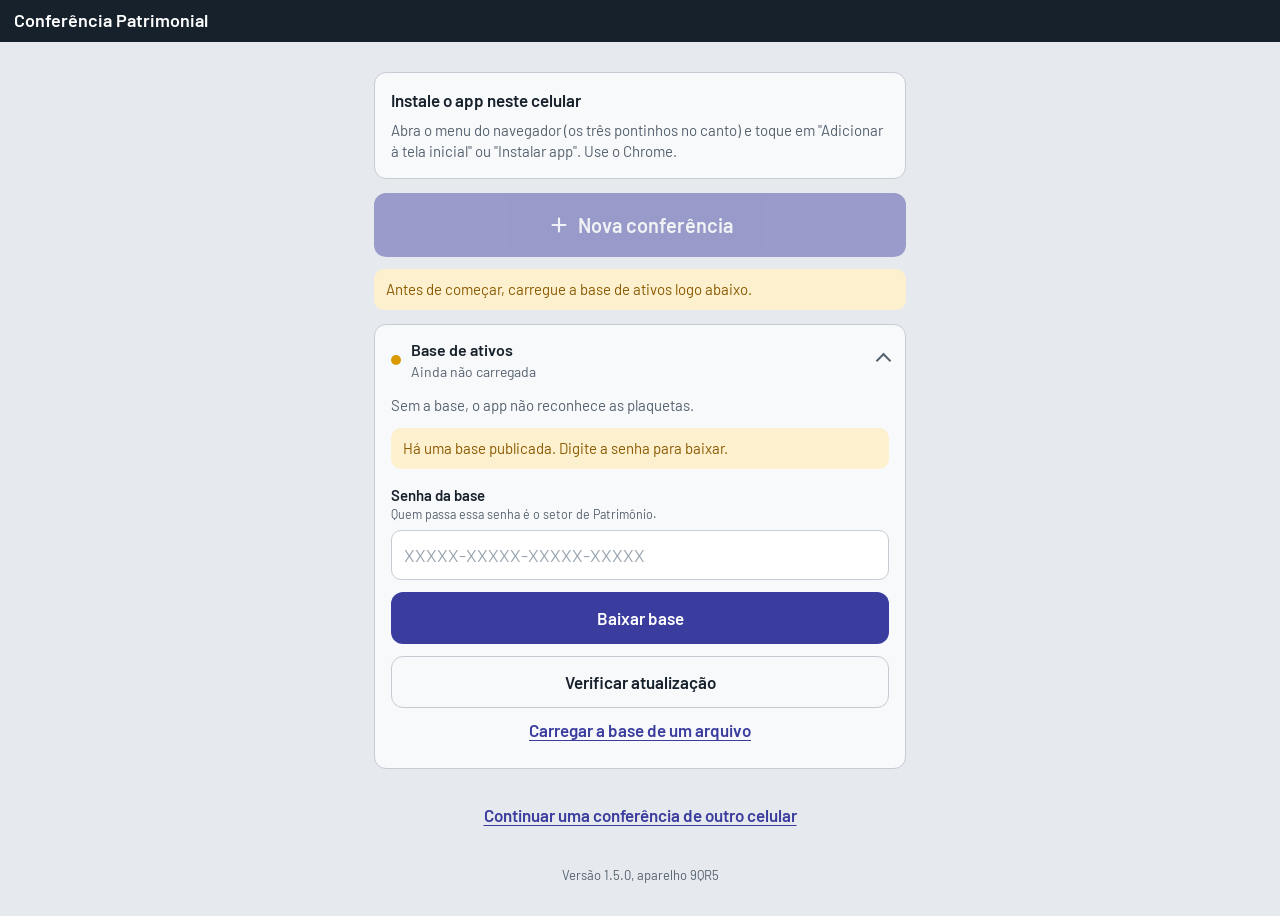
==== commit 16915666: "Leitor de reforço para plaquetas que o leitor nativo não lê Quando o leitor nativo não encontra nada" ====
--- a/index.html
+++ b/index.html
@@ -2,7 +2,7 @@
 <html lang="pt-BR">
 <head>
 <meta charset="utf-8">
-<meta http-equiv="Content-Security-Policy" content="default-src 'self'; script-src 'self'; style-src 'self' 'unsafe-inline'; img-src 'self' data: blob:; media-src 'self' blob: mediastream:; connect-src 'self' https://api.github.com https://*.firebaseio.com https://*.firebasedatabase.app; object-src 'none'; base-uri 'none'; form-action 'none'">
+<meta http-equiv="Content-Security-Policy" content="default-src 'self'; script-src 'self' 'wasm-unsafe-eval'; style-src 'self' 'unsafe-inline'; img-src 'self' data: blob:; media-src 'self' blob: mediastream:; connect-src 'self' https://api.github.com https://*.firebaseio.com https://*.firebasedatabase.app; object-src 'none'; base-uri 'none'; form-action 'none'">
 <meta name="referrer" content="no-referrer">
 <meta name="viewport" content="width=device-width, initial-scale=1, viewport-fit=cover">
 <meta name="theme-color" content="#17212b">
@@ -120,6 +120,7 @@
       <button class="sobre lanterna" id="btnLanterna" hidden>Lanterna</button>
     </div>
     <div class="nota" id="camMsg"></div>
+    <p class="info" id="camInfo"></p>
     <p class="info" id="vivoMsg"></p>
 
     <div class="plaqueta" id="ultimo" aria-live="polite">
@@ -164,6 +165,7 @@
 </section>
 
 <script src="lib/xlsx.full.min.js"></script>
+<script src="lib/zxing-reader.js"></script>
 <script src="config.js"></script>
 <script src="comum.js"></script>
 <script src="app.js"></script>
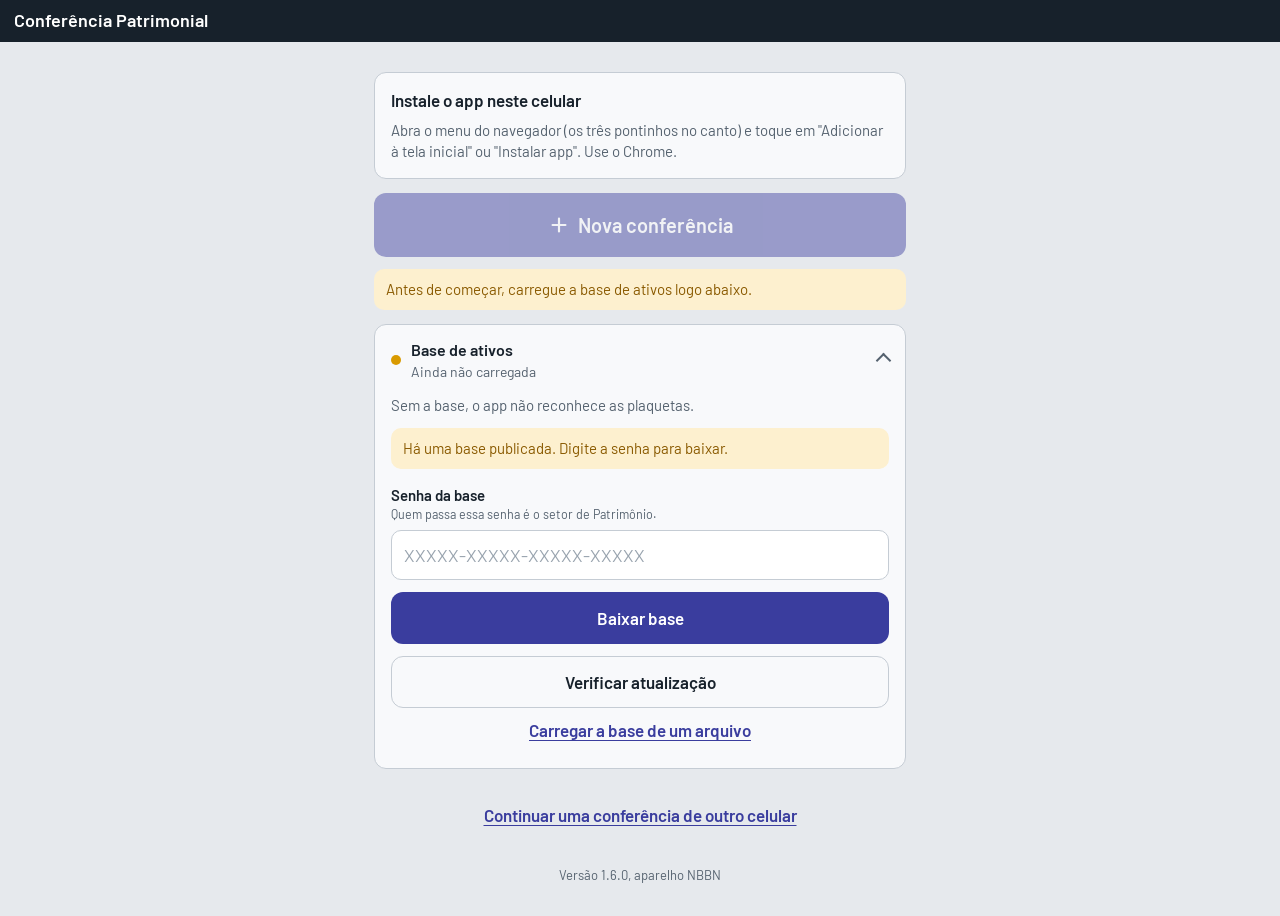
==== commit 39f2775e: "Último recurso: leitura do número impresso na plaqueta, com confirmação Depois de 1,5 s sem consegui" ====
--- a/index.html
+++ b/index.html
@@ -2,7 +2,7 @@
 <html lang="pt-BR">
 <head>
 <meta charset="utf-8">
-<meta http-equiv="Content-Security-Policy" content="default-src 'self'; script-src 'self' 'wasm-unsafe-eval'; style-src 'self' 'unsafe-inline'; img-src 'self' data: blob:; media-src 'self' blob: mediastream:; connect-src 'self' https://api.github.com https://*.firebaseio.com https://*.firebasedatabase.app; object-src 'none'; base-uri 'none'; form-action 'none'">
+<meta http-equiv="Content-Security-Policy" content="default-src 'self'; script-src 'self' 'wasm-unsafe-eval'; style-src 'self' 'unsafe-inline'; img-src 'self' data: blob:; media-src 'self' blob: mediastream:; connect-src 'self' https://api.github.com https://*.firebaseio.com https://*.firebasedatabase.app; worker-src 'self'; object-src 'none'; base-uri 'none'; form-action 'none'">
 <meta name="referrer" content="no-referrer">
 <meta name="viewport" content="width=device-width, initial-scale=1, viewport-fit=cover">
 <meta name="theme-color" content="#17212b">
@@ -123,6 +123,17 @@
     <p class="info" id="camInfo"></p>
     <p class="info" id="vivoMsg"></p>
 
+    <div class="bloco proposta" id="ocrBox" hidden aria-live="assertive">
+      <h2>O número impresso é este?</h2>
+      <p class="info">O código de barras não leu. Compare com a plaqueta antes de confirmar.</p>
+      <div class="num" id="ocrNum"></div>
+      <div class="desc" id="ocrDesc"></div>
+      <div class="linha">
+        <button id="btnOcrNao" class="sec">Não é</button>
+        <button id="btnOcrSim" class="ok">Sim, registrar</button>
+      </div>
+    </div>
+
     <div class="plaqueta" id="ultimo" aria-live="polite">
       <div class="rotulo">Última plaqueta lida</div>
       <div class="num" id="ultNum">—</div>
@@ -166,6 +177,7 @@
 
 <script src="lib/xlsx.full.min.js"></script>
 <script src="lib/zxing-reader.js"></script>
+<script src="lib/ocr/tesseract.min.js"></script>
 <script src="config.js"></script>
 <script src="comum.js"></script>
 <script src="app.js"></script>
--- a/estilo.css
+++ b/estilo.css
@@ -135,6 +135,9 @@
 .plaqueta.s-nao::before { background: var(--erro); }     .plaqueta.s-nao .sit { color: var(--erro); }
 .plaqueta.s-nao { background: linear-gradient(180deg, #fff6f5, var(--erro-fundo)); border-color: #e0a19c; }
 
+.proposta { border: 2px solid var(--indigo); }
+.proposta .num { margin-top: 8px; font-family: var(--numero); font-size: 46px; font-weight: 700; line-height: 1; letter-spacing: 3px; }
+.proposta .desc { margin-top: 6px; font-size: 17px; font-weight: 500; }
 .progresso { margin-top: 14px; }
 .progresso .topo-prog { display: flex; align-items: baseline; gap: 6px; }
 .progresso b { font-family: var(--numero); font-size: 28px; font-weight: 700; line-height: 1; }
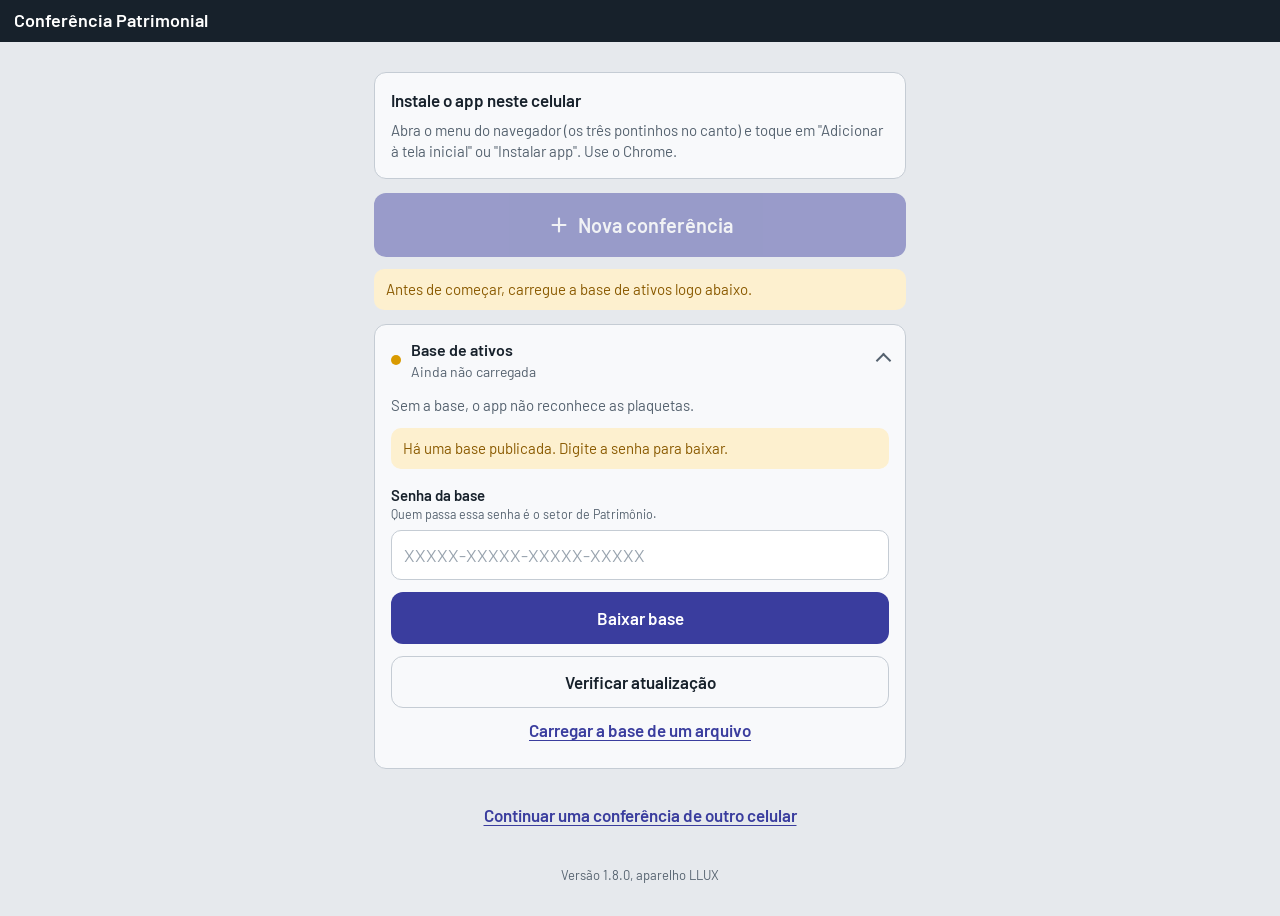
==== commit f61d9cb8: "Acessos, pedido de aceite por e-mail e arquivamento na pasta da filial Painel ganha a aba Acessos: l" ====
--- a/index.html
+++ b/index.html
@@ -2,7 +2,7 @@
 <html lang="pt-BR">
 <head>
 <meta charset="utf-8">
-<meta http-equiv="Content-Security-Policy" content="default-src 'self'; script-src 'self' 'wasm-unsafe-eval'; style-src 'self' 'unsafe-inline'; img-src 'self' data: blob:; media-src 'self' blob: mediastream:; connect-src 'self' https://api.github.com https://*.firebaseio.com https://*.firebasedatabase.app; worker-src 'self'; object-src 'none'; base-uri 'none'; form-action 'none'">
+<meta http-equiv="Content-Security-Policy" content="default-src 'self'; script-src 'self' 'wasm-unsafe-eval'; style-src 'self' 'unsafe-inline'; img-src 'self' data: blob:; media-src 'self' blob: mediastream:; connect-src 'self' https://api.github.com https://*.firebaseio.com https://*.firebasedatabase.app https://script.google.com https://script.googleusercontent.com; worker-src 'self'; object-src 'none'; base-uri 'none'; form-action 'none'">
 <meta name="referrer" content="no-referrer">
 <meta name="viewport" content="width=device-width, initial-scale=1, viewport-fit=cover">
 <meta name="theme-color" content="#17212b">
@@ -80,7 +80,8 @@
     </label>
     <div class="info" id="novaFilialInfo"></div>
     <label class="campo">Seu nome
-      <input type="text" id="novaUsuario" autocomplete="name" placeholder="Quem está conferindo">
+      <input type="text" id="novaUsuario" list="listaOperadores" autocomplete="name" placeholder="Quem está conferindo">
+      <datalist id="listaOperadores"></datalist>
     </label>
     <label class="campo">Por qual setor vai começar?
       <small>Opcional. Você pode trocar durante a leitura.</small>
--- a/estilo.css
+++ b/estilo.css
@@ -213,3 +213,53 @@
 .agora { display: inline-flex; align-items: center; gap: 6px; font-weight: 600; color: var(--ok); }
 .agora::before { content: ""; width: 9px; height: 9px; border-radius: 50%; background: var(--ok); }
 .senha-gerada { font-family: var(--numero) !important; font-weight: 700 !important; letter-spacing: 1px; }
+
+/* ---------- termos de transferência ---------- */
+.campos2 { display: grid; grid-template-columns: repeat(auto-fit, minmax(220px, 1fr)); gap: 0 14px; }
+.grupo-termo { margin-top: 16px; padding-top: 12px; border-top: 1px solid var(--borda); }
+.grupo-termo h3 { font-size: 16px; font-weight: 600; }
+input[type=date] { width: 100%; min-height: 42px; margin-top: 6px; padding: 8px 12px; border: 1.5px solid var(--borda); border-radius: 10px; background: #fff; color: var(--tinta); font: 500 15px var(--texto); }
+#impressao { display: none; }
+
+@media print {
+  @page { size: A4 portrait; margin: 12mm; }
+  body > *:not(#impressao) { display: none !important; }
+  body, body.painel { background: #fff; }
+  #impressao { display: block; color: #000; font: 10pt Arial, Helvetica, sans-serif; }
+  .termo { break-after: page; border: 1.5pt solid #000; }
+  .termo:last-child { break-after: auto; }
+  .termo .cab { position: relative; padding: 6pt 6pt 4pt; text-align: center; font-weight: bold; font-size: 11pt; line-height: 1.5; }
+  .termo .cab img { position: absolute; left: 8pt; top: 6pt; height: 44pt; }
+  .termo .cab .titulo { color: #c00000; }
+  .termo .decl { padding: 8pt 14pt; border-top: 0.75pt solid #000; text-align: center; font-size: 10pt; line-height: 1.35; }
+  .termo table { width: 100%; border-collapse: collapse; font-size: 9pt; }
+  .termo th, .termo td { padding: 2pt 4pt; border: 0.75pt solid #000; white-space: normal; text-align: left; font-family: Arial, Helvetica, sans-serif; font-size: 9pt; font-weight: normal; position: static; background: none; color: #000; }
+  .termo th { font-weight: bold; }
+  .termo td.c, .termo th.c { text-align: center; white-space: nowrap; }
+  .termo td.d { text-align: right; white-space: nowrap; }
+  .termo tr { break-inside: avoid; }
+  .termo thead { display: table-header-group; }
+  .termo .assina { break-inside: avoid; padding: 10pt 6pt 6pt; text-align: center; font-size: 11pt; }
+  .termo .assina .linha-ass { margin-top: 46pt; }
+  .termo .assina .aprov { margin-top: 46pt; }
+}
+
+/* ---------- navegação do painel, acessos e aceite ---------- */
+.topo .navegacao { display: flex; gap: 4px; margin-right: 16px; }
+.topo .navegacao button { min-height: 38px; padding: 6px 16px; background: transparent; color: #b9c4cf; border: 0; border-radius: 8px; font-size: 15px; }
+.topo .navegacao button.sel { background: #2a3846; color: #fff; }
+select { width: 100%; min-height: 42px; margin-top: 6px; padding: 8px 12px; border: 1.5px solid var(--borda); border-radius: 10px; background: #fff; color: var(--tinta); font: 500 15px var(--texto); }
+textarea { width: 100%; margin-top: 6px; padding: 10px 12px; border: 1.5px solid var(--borda); border-radius: 10px; background: #fff; color: var(--tinta); font: 500 15px var(--texto); resize: vertical; }
+.grade-acessos { display: grid; grid-template-columns: 360px minmax(0, 1fr); gap: 24px; align-items: start; }
+.grade-acessos > div > .bloco:first-child, .grade-acessos > div > .cabecalho:first-child { margin-top: 0; }
+@media (max-width: 900px) { .grade-acessos { grid-template-columns: 1fr; } }
+td .mini { min-height: 32px !important; padding: 4px 10px !important; font-size: 13px !important; }
+td.acoes-linha { white-space: nowrap; text-align: right; }
+td small, .t2 small { color: var(--tinta-2); }
+.marca { display: flex; align-items: center; gap: 8px; margin-top: 14px; font-size: 15px; }
+.marca input { width: 20px; height: 20px; }
+body.aceite main { max-width: 1100px; }
+body.aceite .decisao { border: 2px solid var(--indigo); }
+body.aceite .decisao .linha button { max-width: 260px; }
+@media (min-width: 900px) { body.aceite .resumo { grid-template-columns: repeat(5, 1fr); } }
+@media (max-width: 560px) { body.aceite .decisao .linha button { max-width: none; } }
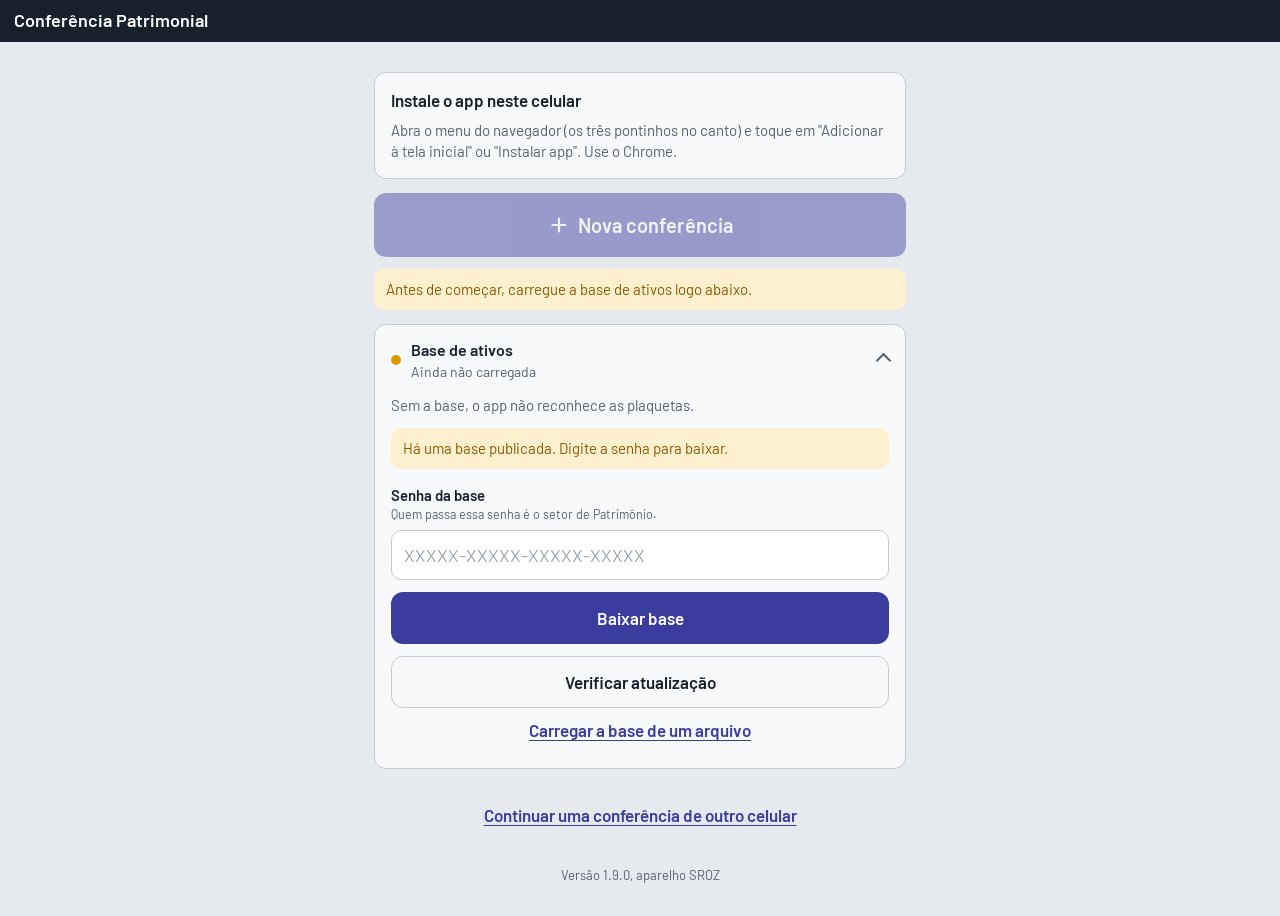
==== commit 3e346064: "Celular vinculado a uma filial Na primeira abertura, depois de carregar a base, o app pede a filial " ====
--- a/index.html
+++ b/index.html
@@ -16,7 +16,7 @@
 
 <!-- ===== INÍCIO ===== -->
 <section id="telaMenu">
-  <header class="topo"><h1>Conferência Patrimonial</h1></header>
+  <header class="topo"><h1>Conferência Patrimonial<span class="sub" id="menuFilial"></span></h1></header>
   <main>
     <!-- instalar o app -->
     <div class="bloco" id="instalar" hidden>
@@ -67,6 +67,18 @@
     </div>
 
     <div class="rodape" id="rodape"></div>
+    <button id="btnTrocarFilial" class="texto" hidden>Trocar a filial deste celular</button>
+  </main>
+</section>
+
+<!-- ===== ESCOLHA DA FILIAL ===== -->
+<section id="telaFilial" hidden>
+  <header class="topo"><button id="btnFilialVoltar" hidden>Voltar</button><h1>Qual é a sua filial?</h1></header>
+  <main>
+    <p class="info" style="margin-top:0">Este celular vai mostrar só as conferências da filial escolhida. Escolha com atenção: é a filial onde você vai conferir.</p>
+    <input type="search" id="buscaFilial" placeholder="Busque pelo número, cidade ou regional">
+    <ul class="lista cartoes" id="listaFiliais"></ul>
+    <p class="info" id="filiaisVazio" hidden></p>
   </main>
 </section>
 
@@ -74,9 +86,9 @@
 <section id="telaNova" hidden>
   <header class="topo"><button data-voltar>Voltar</button><h1>Nova conferência</h1></header>
   <main>
-    <label class="campo">Em qual filial você está?
-      <small>Digite o número da filial.</small>
-      <input type="number" id="novaFilial" inputmode="numeric" min="1" max="9999" placeholder="Ex.: 90">
+    <label class="campo">Filial
+      <input type="text" id="novaFilialNome" readonly tabindex="-1">
+      <input type="hidden" id="novaFilial">
     </label>
     <div class="info" id="novaFilialInfo"></div>
     <label class="campo">Seu nome
--- a/estilo.css
+++ b/estilo.css
@@ -263,3 +263,4 @@
 body.aceite .decisao .linha button { max-width: 260px; }
 @media (min-width: 900px) { body.aceite .resumo { grid-template-columns: repeat(5, 1fr); } }
 @media (max-width: 560px) { body.aceite .decisao .linha button { max-width: none; } }
+input[readonly] { background: #e9edf1; border-color: #d3d9e0; color: var(--tinta-2); }
